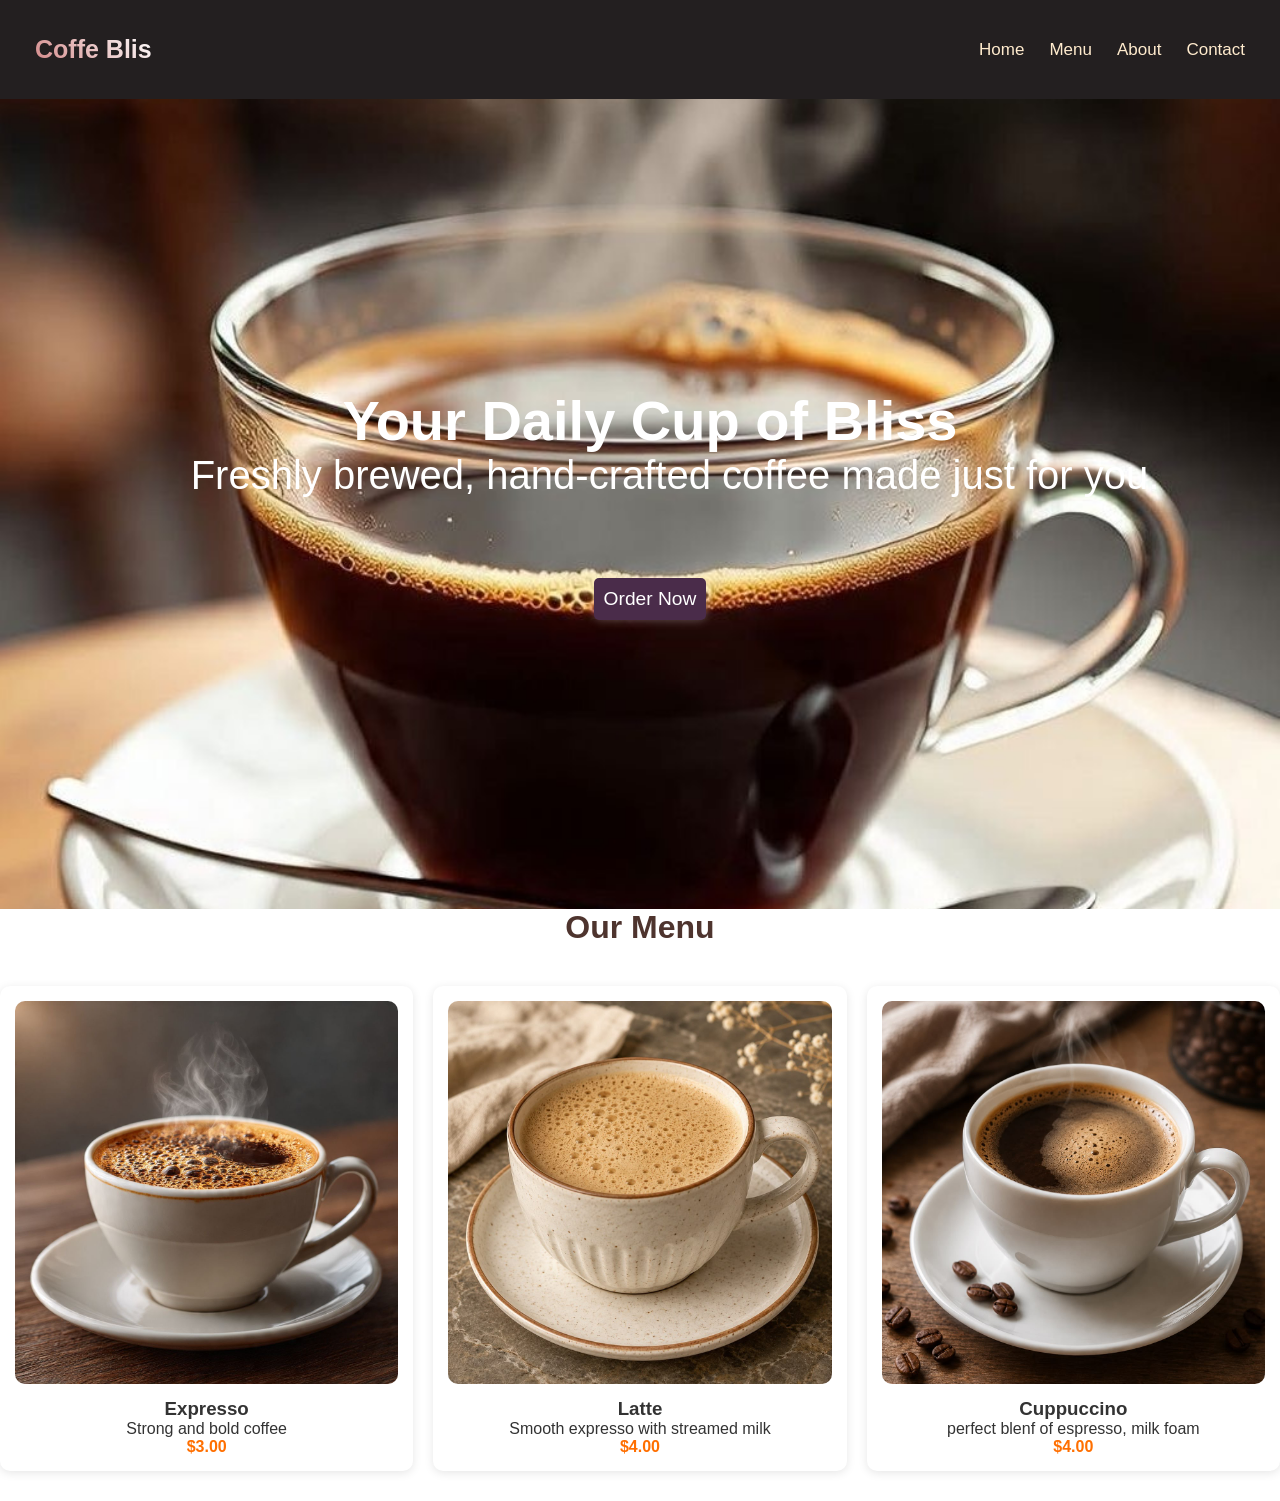
==== menu.html @ 9cd8496c "first commit" ====
<!DOCTYPE html>
<html lang="en">
<head>
    <meta charset="UTF-8">
    <meta name="viewport" content="width=device-width, initial-scale=1.0">
    <title>Menu page</title>
    <link rel="stylesheet" href="style.css">
</head>
<body>
     <header>
        <div class="navbar">
            <h1 class="logo">Coffe Blis</h1>
            <nav>
                <ul>
                    <li><a href="index.html">Home</a></li>
                    <li><a href="menu.html">Menu</a></li>
                    <li><a href="about.html">About</a></li>
                    <li><a href="contact.html">Contact</a></li>
                </ul>

            </nav>

        </div>
    </header>

     <section class="hero">
        <div class="hero-content">
            <h2>Your Daily Cup of Bliss</h2>
            <p>Freshly brewed, hand-crafted coffee made just for you.</p>
            <a href="menu.html" class="cta-btn">Order Now</a>
        </div>
    </section>

    <section id="menu" class="menu container">
        <h2 class="section-title">Our Menu</h2>
        <div class="menu-grid">
            <div class="menu-item">
                <img src="image/p1.JPG" alt="Latte">
                <h3>Expresso</h3>
                <p>Strong and bold coffee</p>
                <span>$3.00</span>

            </div>

            <div class="menu-item">
                <img src="image/p3.JPG" alt="Expresso">
                <h3>Latte</h3>
                <p>Smooth expresso with streamed milk</p>
                <span>$4.00</span>

            </div>

            <div class="menu-item">
                <img src="image/p4.JPG" alt="cappuccino">
                <h3>Cuppuccino</h3>
                <p>perfect blenf of espresso, milk foam</p>
                <span>$4.00</span>

            </div>

        </div>

    </section>

    
    
</body>
</html>
---- style.css ----
*{
    padding: 0;
    margin: 0;
    box-sizing: border-box;
    font-family: 'poppins' , sans-serif;
}

body{
    background-color: #fff;
    color: #333;

}

header{
    background-color: #231f20;
    padding: 35px;

}

.navbar{
    display: flex;
    align-items: center;
    justify-content: space-between;

}

.logo{
    font-size: 25px;
    background: linear-gradient(45deg, #d38888 ,#FFFF );
    -webkit-background-clip: text;
    -webkit-text-fill-color: transparent; 


}

nav ul {
    display: flex;
    list-style: none;
}

ul li {
    margin-left: 25px;
}

ul li a{
    color: blanchedalmond;
    text-decoration: none;
    transition: all 3s ease;
    font-size: 17px;
}

ul li a:hover{
    transition: all 3s ease;
    color: rgb(173, 35, 35);
}

.hero{
    height: 90vh;
    background: url(image/p6.JPG) center/cover no-repeat;
    position: relative;
    display: flex;
    justify-content: center;
    align-items: center;
    text-align: center;
    color: #fff;
    animation: fadeIn 2s all;
}

.hero-content{
    display: flex;
    text-align: left;
    flex-direction: column;
    align-items: flex-start;
    margin-left: 20px;
}

.hero-content h2{
    font-size: 3.5em;
    margin-left: 50px;
    color: #fff;
    margin: auto;

}

.hero-content p{
    font-size: 2.5em;
    margin-bottom: 80px;
    margin-left: 50px;
    color: #fff;
}

.hero-content .cta-btn{
    padding: 10px;
    font-size: 1.2em;
    background-color: #4a2c4a;
    color: #fff;
    text-decoration: none;
    border-radius: 5px;
    margin-left: 50px;
     transition: background-color 0.3s ease;
    box-shadow: 0 0 10px rgba(255, 255, 255, 0.3);
    margin: auto;

}

.hero-content .cta-btn:hover {
    background-color: #d38888;
    box-shadow: 0 0 20px rgba(255, 255, 255, 0.7), 0 0 40px rgba(255, 255, 255, 0.5);
}


.choose-coffee{
    padding: 50px 10px;
    text-align: center;
    background-color: #fff;
}

.choose-coffee h3{
    margin-bottom: 47px;
    font-size: 30px;
    background: linear-gradient(45deg, brown ,black );
    -webkit-background-clip: text;
    -webkit-text-fill-color: transparent; 
}

.coffee-type{
    display: flex;
    justify-content: space-around;
    gap: 15px;

}

.coffee-card{
    background-color: #fff;
    border-radius: 10px;
    box-shadow: 0.8px rgba(0,0,0,0.1);
    padding: 20px;
    width: 30%;
    transition: transform 0.3s ease;
}

.choose-coffee img:hover{
    transform: rotateX(360deg);  
    transition: 3s;
    
}

.coffee-card img {
    border-radius: 100%; 
    transition: all 3s;
    width: 100%;
    border-radius: 10px;
    margin-bottom: 20px;
}


.coffee-card h4 {
    font-size: 30px;
    background: linear-gradient(45deg, brown ,black );
    -webkit-background-clip: text;
    -webkit-text-fill-color: transparent;
    margin-bottom: 15px;
}

.coffee-card p {
    color: #666;
    font-size: 25px;
    line-height: 1.6;
}

/*Testimonial section*/
.testimonials {
    padding: 8rem 0;
    background-color: rgb(87, 11, 11);
    color: #fff;
    position: relative;
    overflow: hidden;
}

.testimonial-grid{
    display: grid;
    grid-template-columns: repeat(auto-fit,minmax(200px, 1fr));
    gap: 3rem;
    margin-top: 4rem;
}


.testimonial-card{
    background: rgba(225, 225, 225, 0.1);
    padding: 2rem;
    border-radius: 20px;
    backdrop-filter: blur(10px);
    position: relative;
}

.client-photo{
    width: 80px;
    height: 80px;
    border-radius: 50%;
    margin-bottom: 1.5rem;
    border: 3px solid var();
}

.ratings{
    color: yellow;
    margin: 1rem;

}


/* responsive design*/
@media(max-width:1200){
    .hero-title{
        font-size: 3.5rem;
    }
} 

@media(max-width:992px){
    .hero{
        grid-template-columns: 1fr;
        padding: 150px 0 60px;
        text-align: center;
    }
    .hero-image{
        max-width: 600px;
        margin: 0 auto;
    }
}


@media(max-width:763px){
    .container{
        padding: 0 20px;
    }
    .nav-links{
        display: none;
    }
    .hero-title{
        font-size: 2.8rem;
    }
}


/*footer*/

footer{
    background: black;
    color: #fff;
    padding: 6rem 0 3rem;
    position: relative;
}

.footer-content{
    display: grid;
    grid-template-columns: repeat(auto-fit,minmax(250px, 1fr));

}

.footer-col{
    padding: 0 1.5rem;

}

.footer-col h3 {
    color: var(--primary);
    font-size: 1.5rem;
    margin-bottom: 2rem;
    position: relative;
}

.footer-col h3::after{
    content: '';
    position: absolute;
    bottom: -10px;
    left: 0;
    width: 50px;
    height: 2px;
    background: var(--primary);
}

.footer-col p{
    color: rgba(225, 225, 225, 0.8);
    margin-bottom: 1rem;
    line-height: 1.6;


}

.footer-link{
    list-style: none;

}


.footer-link li {
    margin-bottom: 0.8rem;
}

.footer-link a{
    color: rgba(225, 225, 225, 0.8);
    text-decoration: none;
    transition: all 0.3s ease;
    position: relative;
}

.footer-link a:hover{
    color: var(--primary);
    padding-left: 10px;
}

.footer-link a::before{
    content: '';
    position: absolute;
    left: -15px;
    opacity: 0;
    transition: all 0.3s ease;
}


.footer-link a:hover::before{
    opacity: 1;
    left: -10px;
}

.social-links a{
    width:40px;
    height: 40px;
    background: rgba(225, 225, 225, 0.1);
    border-radius: 50%;
    display: flex;
    align-items: center;
    justify-content: center;
    color: var(--light);
    text-decoration: none;
    transition: all 0.3s ease;
}

.copyright{
    text-align: center;
    padding: 3rem;
    margin-top: 3rem;
    color: rgba(225, 225, 225, 0.1);
    font-size: 0.9rem;

}


@media(max-width:768px){
    .footer-content{
        grid-template-columns: 1fr;
        text-align: center;
    }


 .footer-col h3::after{
    left:50%;
    transform: translateX(-50PX);
 }
 .Social-links{
    justify-content: center;
 }

}

/*contact page*/

.color-color{
    background-color: rgb(68, 8, 8);
    margin-top: 80px;
    padding: 20px;
}

.contact-container{
    height: 100vh;
    display: flex;
    align-items: center;
    justify-content: space-evenly;
}

.contact-left{
    display: flex;
    flex-direction: column;
    align-items: start;
    gap: 20px;

}



.contact-left-title h2{
    font-weight: 600;
    color: #fff;
    font-size: 40px;
    margin-bottom: 5px;
}

.contact-left-title hr {
    border: none;
    width: 120px;
    height: 5px;
    background-color: #fff;
    border-radius: 10px;
    margin-bottom: 20px;
}

.contact-input{
    width: 400px;
    height: 50px;
    border: none;
    outline: none;
    padding-left: 25px;
    font-weight: 500;
    color: #666;

}

.contact-left textarea {
    height: 140px;
    padding-top: 15px;
    border-radius: 20px;
}

.contact-input:focus {
    border: 2px solid black;
}
.contact-input::placeholder{
    color: rgb(212, 54, 54);
}

.contact-left button{
    display: flex;
    align-items: center;
    padding: 15px 30px;
    font-size: 15px;
    color: #fff;
    gap: 10px;
    border: none;
    border-radius: 50px;
    background: linear-gradient(270deg, #ff994f, #fa6d86);
    cursor: pointer;
}

.contact-right img {
    width: 500px;
}


/*about page*/

.rowe{
    color: brown;
    align-items: center;
    text-align: center;
    margin-top: 20px;
    
}


.about {
    display: flex;
    justify-content: space-between;
    align-items: center;
    padding: 50px 100px;
    animation: slideup 1.5s ease-in-out;
}

.about-text {
    width: 50%;

}

.about h3 {
    font-size: 2.5em;
    margin-bottom: 20px;
}

.about p {
    font-size: 1.2em;
    line-height: 1.6;
}

.about-image {
    width: 40%;
}

.about-image img {
    max-width: 100%;
    border-radius: 10px;

}


.section-title{
    text-align: center;
    font-size: 2rem;
    margin-bottom: 40px;
    color: #4e342e;

}

.menu-grid{
    display: grid;
    grid-template-columns: repeat(auto-fit, minmax(250px, 1fr));
    gap: 20px;

}


.menu-item{
    background: #fff;
    border-radius: 10px;
    padding: 15px;
    text-align: center;
    box-shadow: 0 2px 10px rgb(0,0,0,0.1);
    transition: transform 0.3s;
}

.menu-item img{
    width: 100%;
    border-radius: 10px;
    margin-bottom: 10px;

}

.menu-item:hover{
    transform: scale(1.05);
}

.menu-item span{
    color: #ff6f00;
    font-weight: bold;
}

#menu{
    margin-bottom: 30px;
}
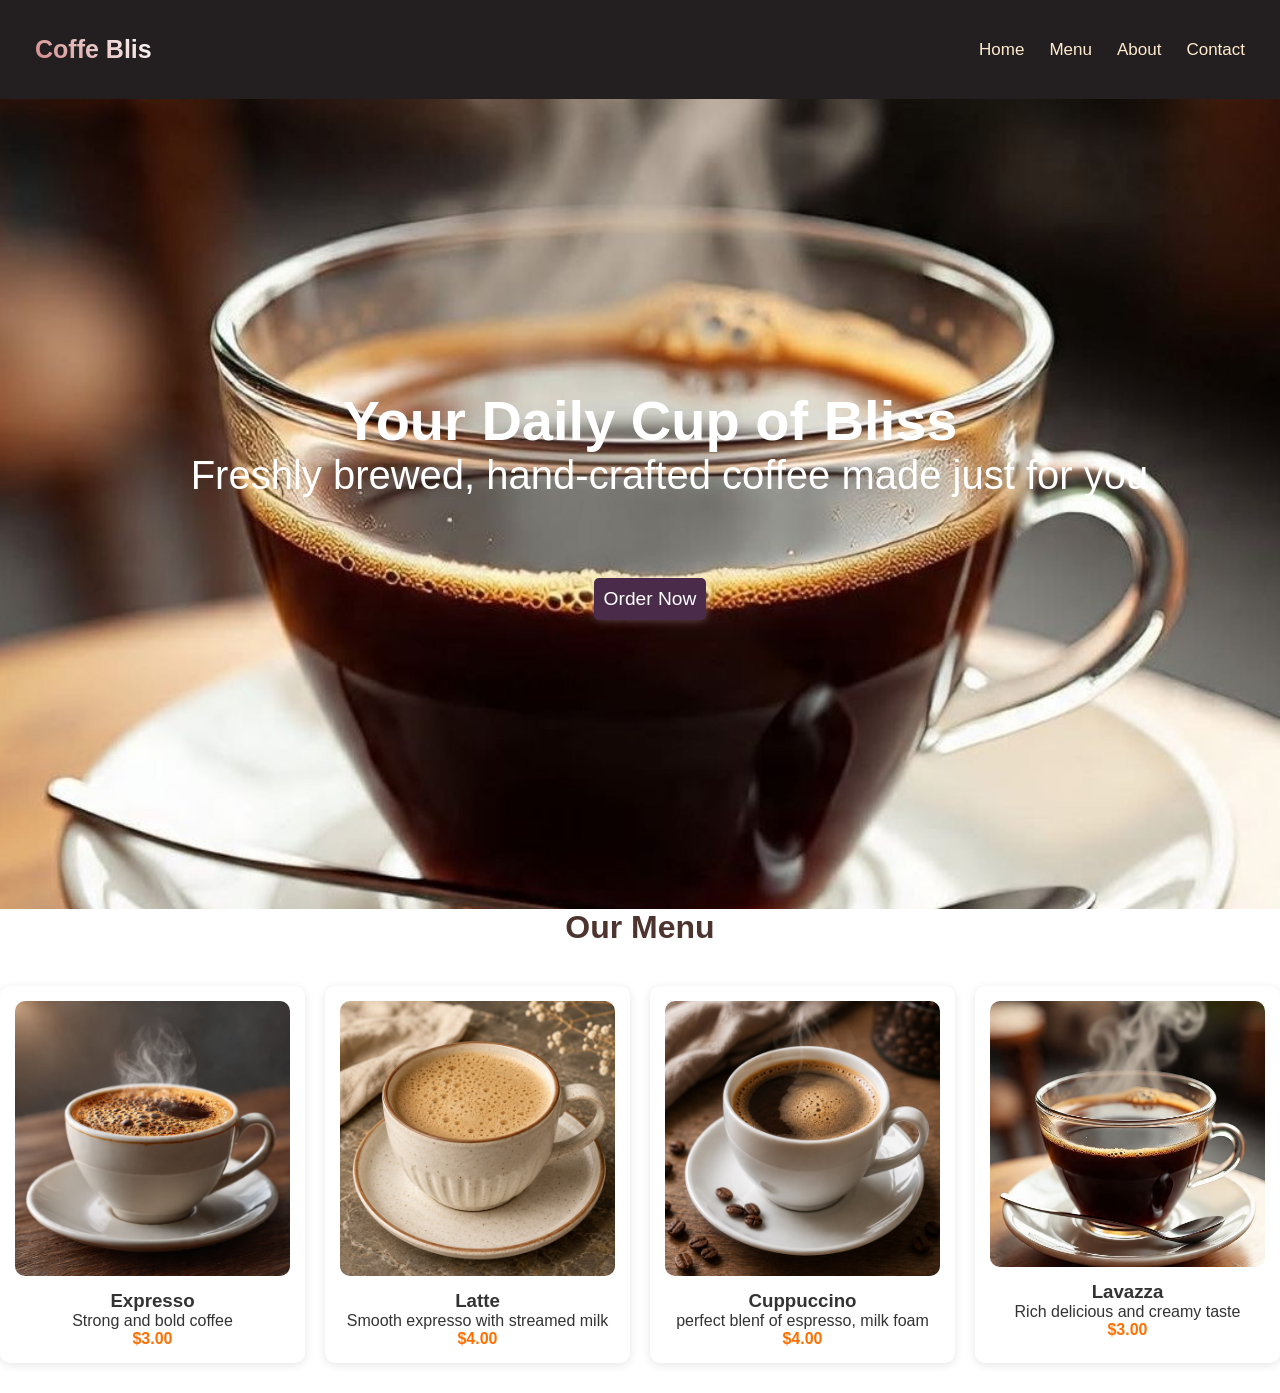
==== commit 1d8b3dbd: "second commit" ====
--- a/menu.html
+++ b/menu.html
@@ -58,7 +58,16 @@
 
             </div>
 
+            <div class="menu-item">
+                <img src="image/p6.JPG" alt="">
+                <h3>Lavazza</h3>
+                <p>Rich delicious and creamy taste</p>
+                <span>$3.00</span>
+
+            </div>
+
         </div>
+        
 
     </section>
 
